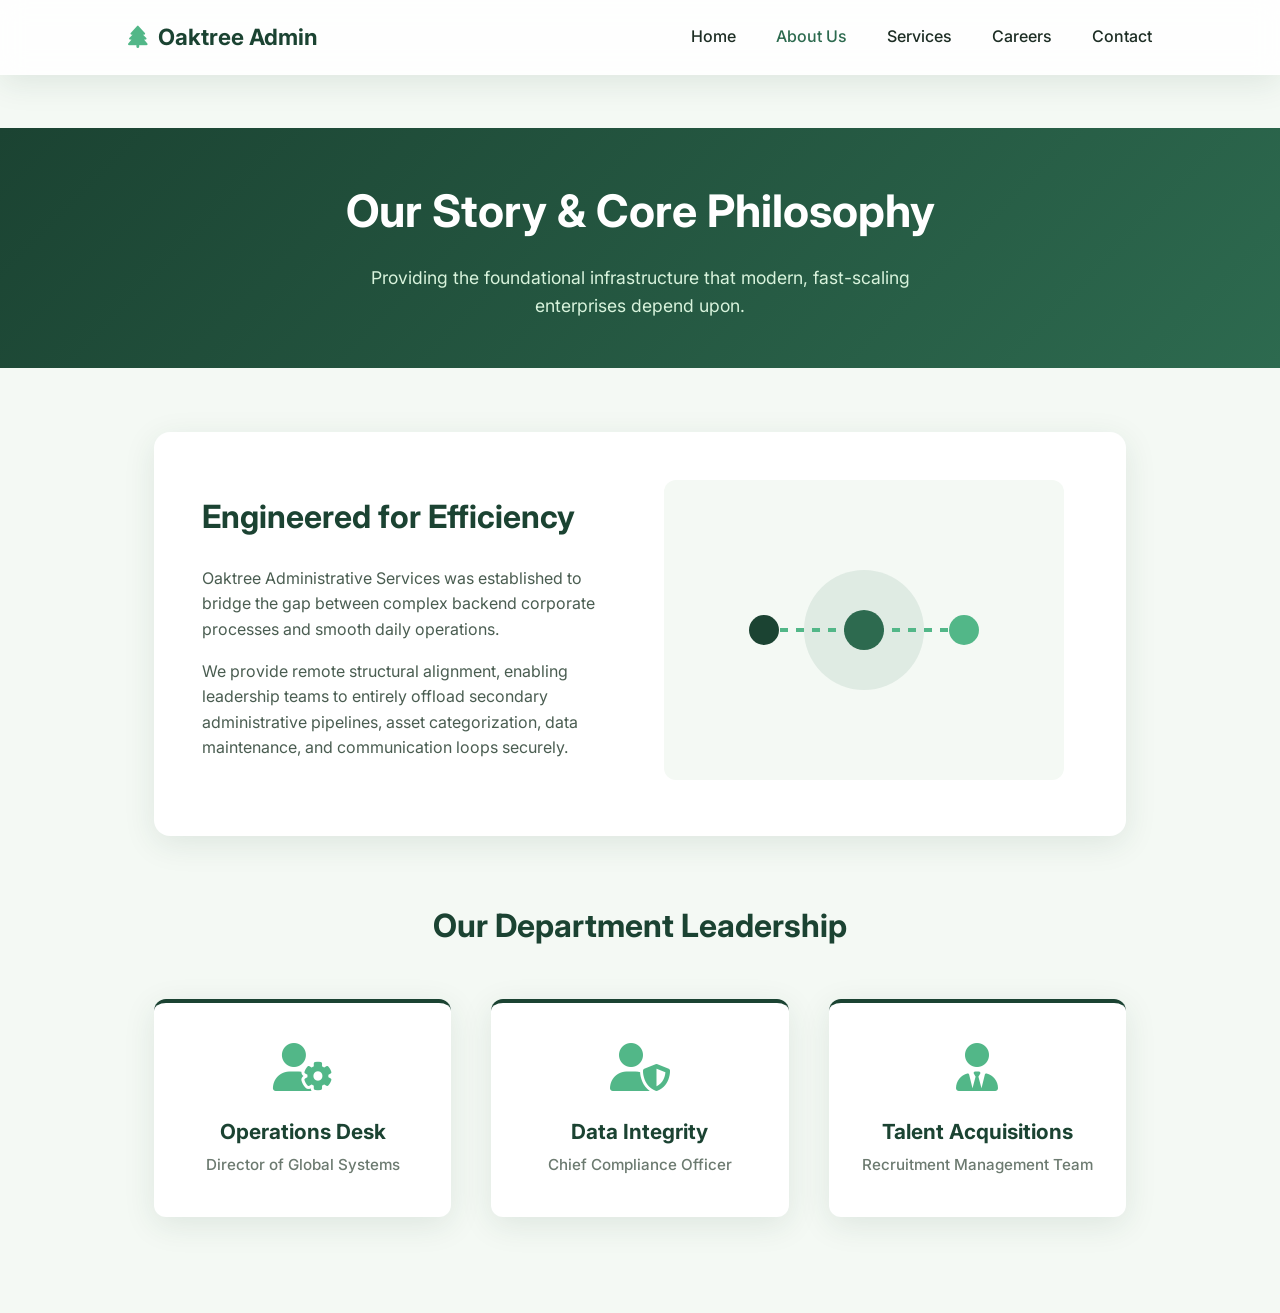
==== about.html @ 41e41c22 "Build completed modern corporate multi-page website" ====
<!DOCTYPE html>
<html lang="en">
<head>
    <meta charset="UTF-8">
    <meta name="viewport" content="width=device-width, initial-scale=1.0">
    <title>About Us | Oaktree Administrative Services</title>
    <link href="https://fonts.googleapis.com/css2?family=Inter:wght@300;400;500;600;700&display=swap" rel="stylesheet">
    <link rel="stylesheet" href="https://cdnjs.cloudflare.com/ajax/libs/font-awesome/6.4.0/css/all.min.css">
    
    <style>
        :root {
            --primary: #1b4332;
            --primary-light: #2d6a4f;
            --accent: #52b788;
            --light-bg: #f4f9f4;
            --dark-text: #1d2d24;
            --glass: rgba(255, 255, 255, 0.85);
            --shadow: 0 8px 32px 0 rgba(27, 67, 50, 0.1);
        }

        * {
            margin: 0;
            padding: 0;
            box-sizing: border-box;
            font-family: 'Inter', sans-serif;
        }

        body {
            background-color: var(--light-bg);
            color: var(--dark-text);
            line-height: 1.6;
            padding-top: 8rem;
        }

        /* Navigation Bar */
        nav {
            position: fixed;
            top: 0;
            width: 100%;
            background: var(--glass);
            backdrop-filter: blur(12px);
            -webkit-backdrop-filter: blur(12px);
            border-bottom: 1px solid rgba(255, 255, 255, 0.2);
            padding: 1.2rem 10%;
            display: flex;
            justify-content: space-between;
            align-items: center;
            z-index: 1000;
            box-shadow: var(--shadow);
        }

        .logo {
            font-size: 1.4rem;
            font-weight: 700;
            color: var(--primary);
            display: flex;
            align-items: center;
            gap: 10px;
        }

        .logo i {
            color: var(--accent);
        }

        .nav-links {
            display: flex;
            list-style: none;
            gap: 2.5rem;
        }

        .nav-links a {
            text-decoration: none;
            color: var(--dark-text);
            font-weight: 500;
            transition: color 0.3s;
        }

        .nav-links a:hover, .nav-links a.active {
            color: var(--primary-light);
        }

        /* Page Header */
        .page-header {
            text-align: center;
            padding: 3rem 10%;
            background: linear-gradient(135deg, #1b4332 0%, #2d6a4f 100%);
            color: white;
            margin-bottom: 4rem;
        }

        .page-header h1 {
            font-size: 2.8rem;
            margin-bottom: 1rem;
        }

        .page-header p {
            color: #d8f3dc;
            font-size: 1.1rem;
            max-width: 600px;
            margin: 0 auto;
        }

        /* About Content Layout */
        .about-container {
            max-width: 1100px;
            margin: 0 auto;
            padding: 0 5% 6rem 5%;
        }

        .mission-section {
            background: white;
            padding: 3rem;
            border-radius: 16px;
            box-shadow: var(--shadow);
            margin-bottom: 4rem;
            display: grid;
            grid-template-columns: 1fr 1fr;
            gap: 3rem;
            align-items: center;
        }

        .mission-text h2 {
            color: var(--primary);
            margin-bottom: 1.5rem;
            font-size: 2rem;
        }

        .mission-text p {
            color: #4a5d51;
            margin-bottom: 1rem;
        }

        .mission-graphics svg {
            width: 100%;
            max-width: 400px;
        }

        /* Team Section */
        .team-title {
            text-align: center;
            font-size: 2rem;
            color: var(--primary);
            margin-bottom: 3rem;
        }

        .team-grid {
            display: grid;
            grid-template-columns: repeat(auto-fit, minmax(250px, 1fr));
            gap: 2.5rem;
        }

        .team-card {
            background: white;
            padding: 2.5rem 2rem;
            border-radius: 12px;
            text-align: center;
            box-shadow: var(--shadow);
            border-top: 4px solid var(--primary);
        }

        .team-card i {
            font-size: 3rem;
            color: var(--accent);
            margin-bottom: 1.5rem;
        }

        .team-card h3 {
            color: var(--primary);
            font-size: 1.3rem;
            margin-bottom: 0.3rem;
        }

        .team-card p {
            color: #6c7a70;
            font-size: 0.95rem;
            font-weight: 500;
        }

        /* Responsive */
        @media (max-width: 768px) {
            .mission-section {
                grid-template-columns: 1fr;
                text-align: center;
                padding: 2rem;
            }
            body { padding-top: 6rem; }
        }
    </style>
</head>
<body>

    <!-- Navigation -->
    <nav>
        <div class="logo">
            <i class="fa-solid fa-tree"></i> Oaktree Admin
        </div>
        <ul class="nav-links">
            <li><a href="index.html">Home</a></li>
            <li><a href="about.html" class="active">About Us</a></li>
            <li><a href="#">Services</a></li>
            <li><a href="careers.html">Careers</a></li>
            <li><a href="contact.html">Contact</a></li>
        </ul>
    </nav>

    <!-- Page Header -->
    <header class="page-header">
        <h1>Our Story & Core Philosophy</h1>
        <p>Providing the foundational infrastructure that modern, fast-scaling enterprises depend upon.</p>
    </header>

    <!-- Main Content -->
    <main class="about-container">
        
        <!-- Mission & Vision Box -->
        <section class="mission-section">
            <div class="mission-text">
                <h2>Engineered for Efficiency</h2>
                <p>Oaktree Administrative Services was established to bridge the gap between complex backend corporate processes and smooth daily operations.</p>
                <p>We provide remote structural alignment, enabling leadership teams to entirely offload secondary administrative pipelines, asset categorization, data maintenance, and communication loops securely.</p>
            </div>
            <div class="mission-graphics">
                <!-- Abstract corporate structure graphics -->
                <svg viewBox="0 0 400 300" fill="none" xmlns="http://www.w3.org/2000/svg">
                    <rect width="400" height="300" rx="12" fill="#f4f9f4"/>
                    <circle cx="200" cy="150" r="60" fill="#2d6a4f" opacity="0.1"/>
                    <line x1="100" y1="150" x2="300" y2="150" stroke="#52b788" stroke-width="4" stroke-dasharray="8 8"/>
                    <circle cx="100" cy="150" r="15" fill="#1b4332"/>
                    <circle cx="200" cy="150" r="20" fill="#2d6a4f"/>
                    <circle cx="300" cy="150" r="15" fill="#52b788"/>
                </svg>
            </div>
        </section>

        <!-- Leadership Team Box -->
        <section>
            <h2 class="team-title">Our Department Leadership</h2>
            <div class="team-grid">
                
                <div class="team-card">
                    <i class="fa-solid fa-user-gear"></i>
                    <h3>Operations Desk</h3>
                    <p>Director of Global Systems</p>
                </div>

                <div class="team-card">
                    <i class="fa-solid fa-user-shield"></i>
                    <h3>Data Integrity</h3>
                    <p>Chief Compliance Officer</p>
                </div>

                <div class="team-card">
                    <i class="fa-solid fa-user-tie"></i>
                    <h3>Talent Acquisitions</h3>
                    <p>Recruitment Management Team</p>
                </div>

            </div>
        </section>

    </main>

</body>
</html>
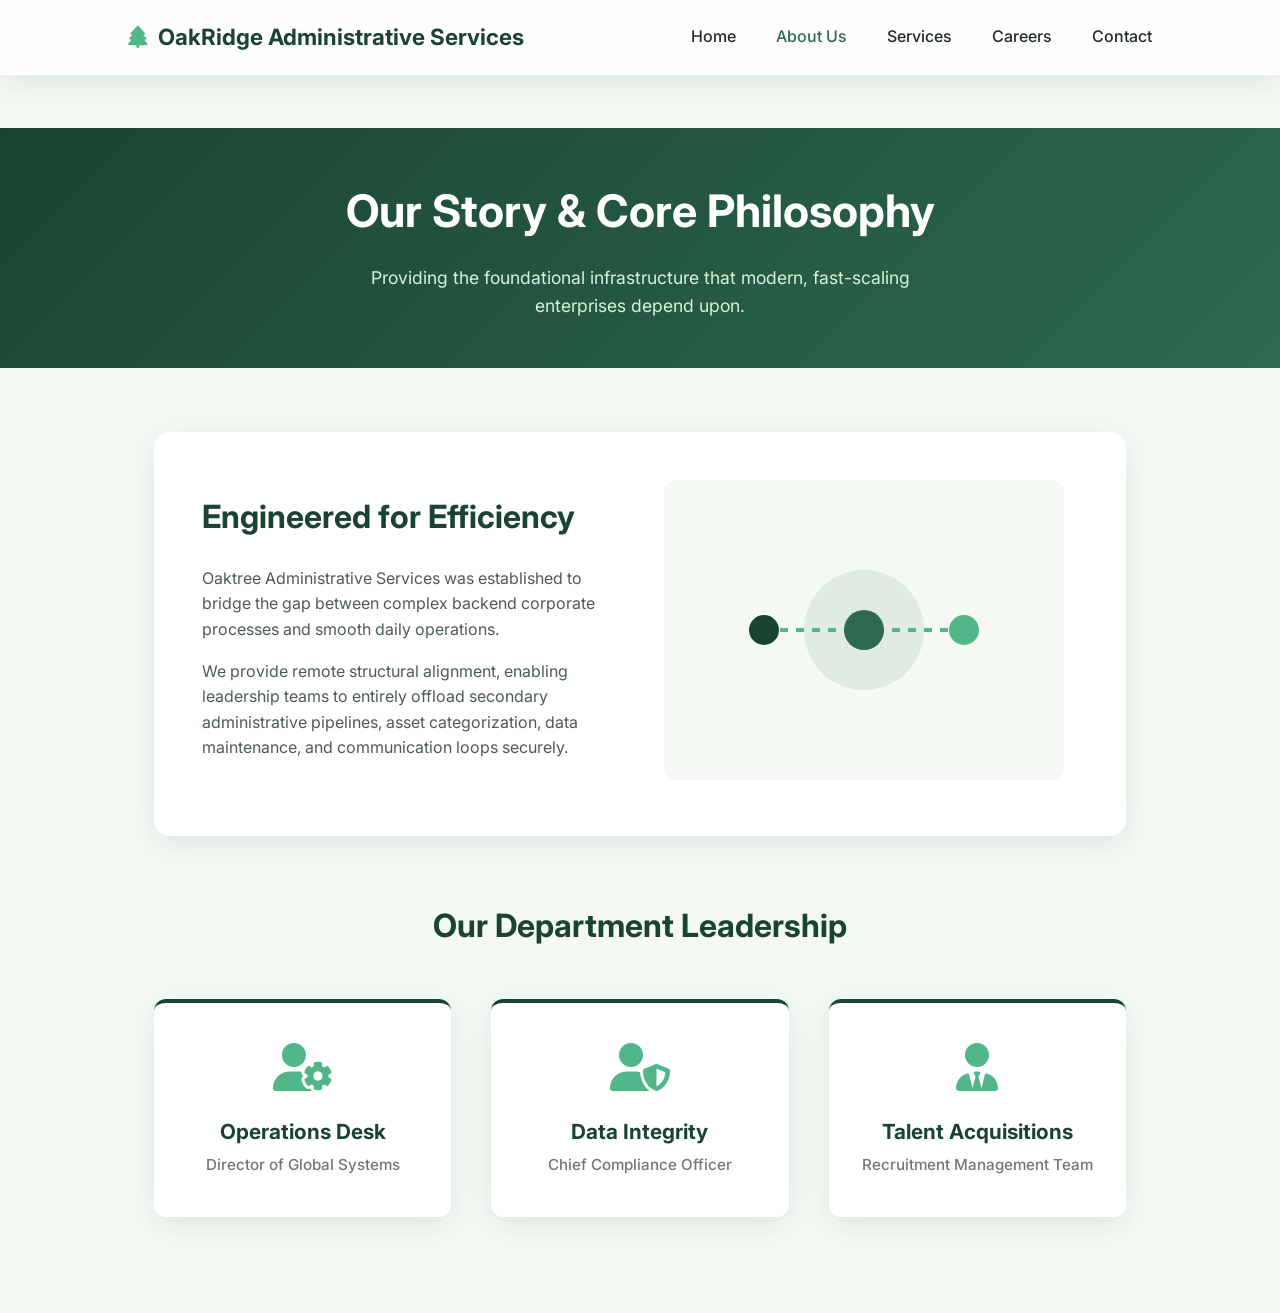
==== commit 2bc1c19d: "Update about.html" ====
--- a/about.html
+++ b/about.html
@@ -192,7 +192,7 @@
     <!-- Navigation -->
     <nav>
         <div class="logo">
-            <i class="fa-solid fa-tree"></i> Oaktree Admin
+            <i class="fa-solid fa-tree"></i> OakRidge Administrative Services
         </div>
         <ul class="nav-links">
             <li><a href="index.html">Home</a></li>
@@ -261,4 +261,4 @@
     </main>
 
 </body>
-</html>+</html>
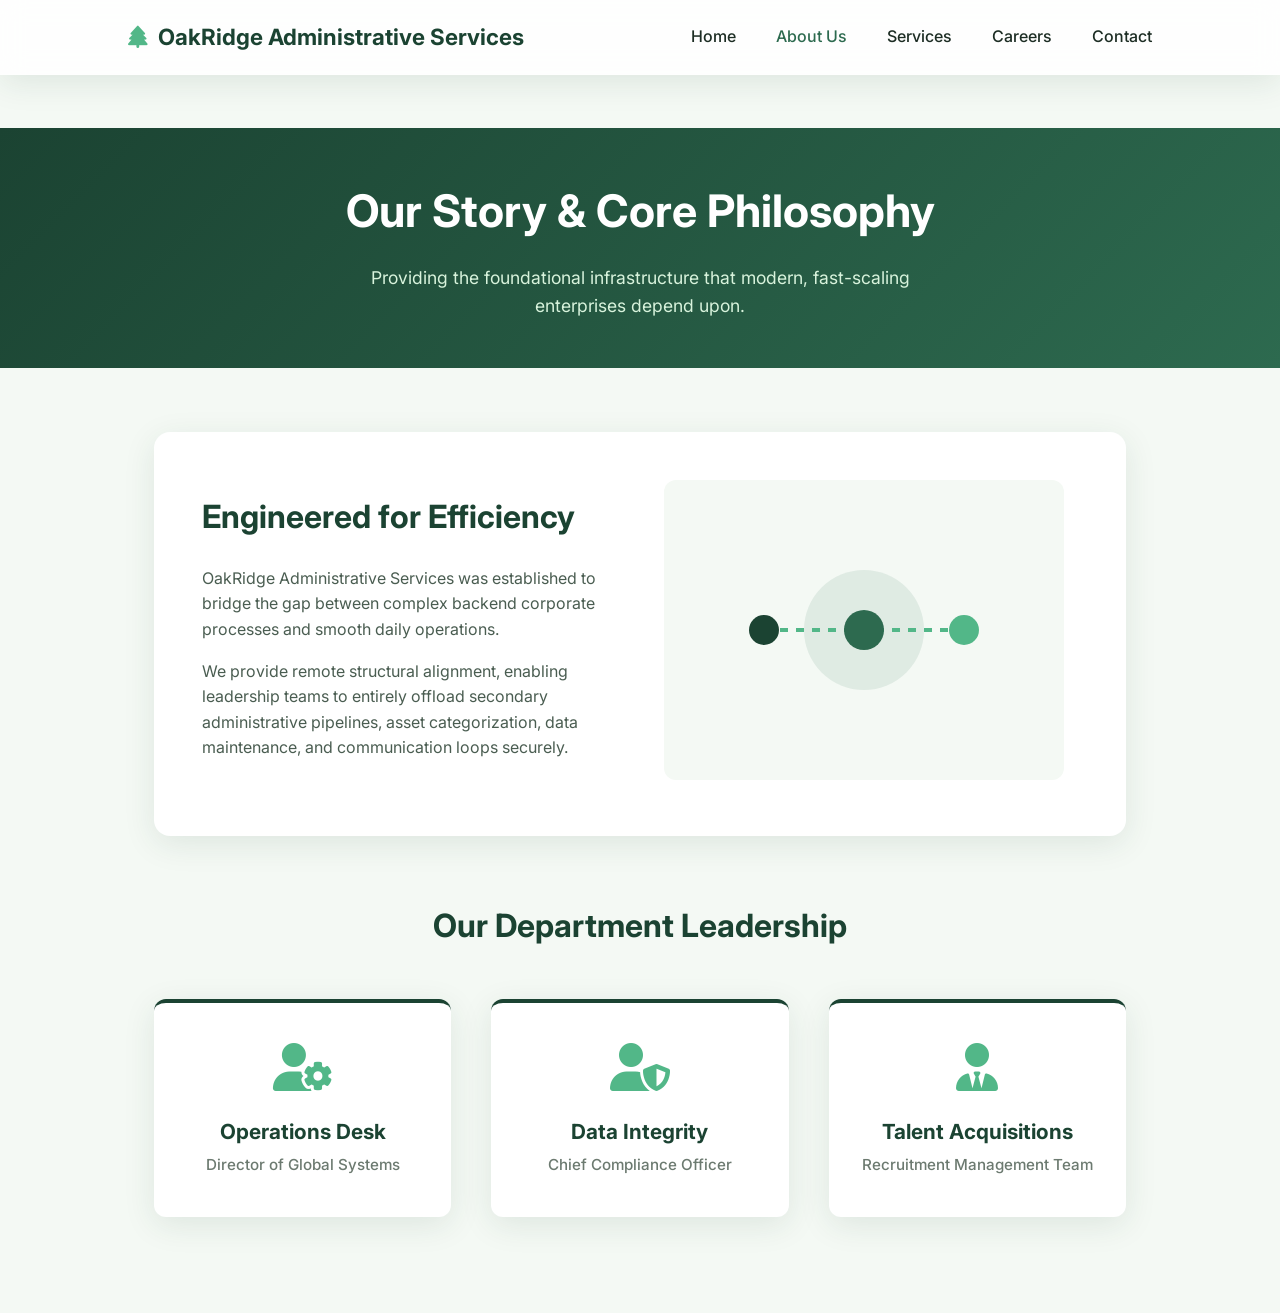
==== commit 90eebdb1: "Update about.html" ====
--- a/about.html
+++ b/about.html
@@ -3,7 +3,7 @@
 <head>
     <meta charset="UTF-8">
     <meta name="viewport" content="width=device-width, initial-scale=1.0">
-    <title>About Us | Oaktree Administrative Services</title>
+    <title>About Us | OakRidge Administrative Services</title>
     <link href="https://fonts.googleapis.com/css2?family=Inter:wght@300;400;500;600;700&display=swap" rel="stylesheet">
     <link rel="stylesheet" href="https://cdnjs.cloudflare.com/ajax/libs/font-awesome/6.4.0/css/all.min.css">
     
@@ -216,7 +216,7 @@
         <section class="mission-section">
             <div class="mission-text">
                 <h2>Engineered for Efficiency</h2>
-                <p>Oaktree Administrative Services was established to bridge the gap between complex backend corporate processes and smooth daily operations.</p>
+                <p>OakRidge Administrative Services was established to bridge the gap between complex backend corporate processes and smooth daily operations.</p>
                 <p>We provide remote structural alignment, enabling leadership teams to entirely offload secondary administrative pipelines, asset categorization, data maintenance, and communication loops securely.</p>
             </div>
             <div class="mission-graphics">
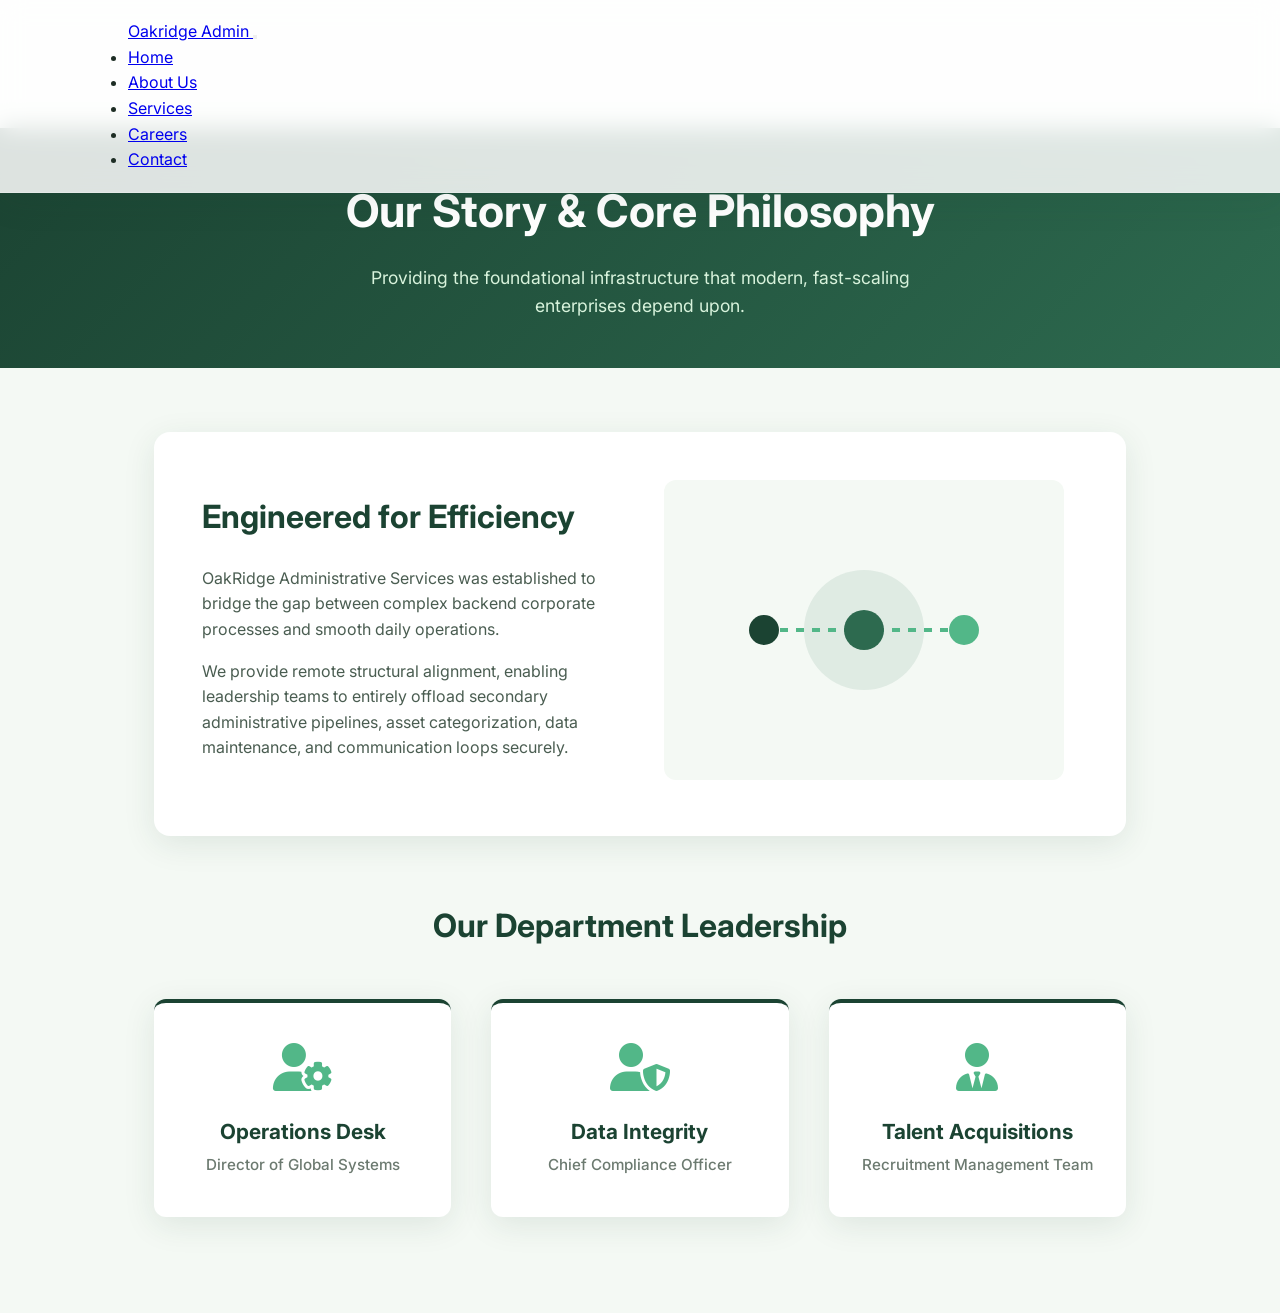
==== commit 26a21a6f: "Update about.html" ====
--- a/about.html
+++ b/about.html
@@ -190,18 +190,25 @@
 <body>
 
     <!-- Navigation -->
-    <nav>
-        <div class="logo">
-            <i class="fa-solid fa-tree"></i> OakRidge Administrative Services
+    <nav class="navbar navbar-expand-lg navbar-light bg-white border-bottom shadow-sm py-3">
+    <div class="container">
+        <a class="navbar-brand fw-bold text-success" href="index.html">
+            Oakridge Admin
+        </a>
+        <button class="navbar-toggler border-0" type="button" data-bs-toggle="collapse" data-bs-target="#navbarNav">
+            <span class="navbar-toggler-icon"></span>
+        </button>
+        <div class="collapse navbar-collapse justify-content-end" id="navbarNav">
+            <ul class="navbar-nav gap-3">
+                <li class="nav-item"><a class="nav-link" href="index.html">Home</a></li>
+                <li class="nav-item"><a class="nav-link" href="about.html">About Us</a></li>
+                <li class="nav-item"><a class="nav-link" href="services.html">Services</a></li>
+                <li class="nav-item"><a class="nav-link" href="careers.html">Careers</a></li>
+                <li class="nav-item"><a class="nav-link" href="contact.html">Contact</a></li>
+            </ul>
         </div>
-        <ul class="nav-links">
-            <li><a href="index.html">Home</a></li>
-            <li><a href="about.html" class="active">About Us</a></li>
-            <li><a href="#">Services</a></li>
-            <li><a href="careers.html">Careers</a></li>
-            <li><a href="contact.html">Contact</a></li>
-        </ul>
-    </nav>
+    </div>
+</nav>
 
     <!-- Page Header -->
     <header class="page-header">
